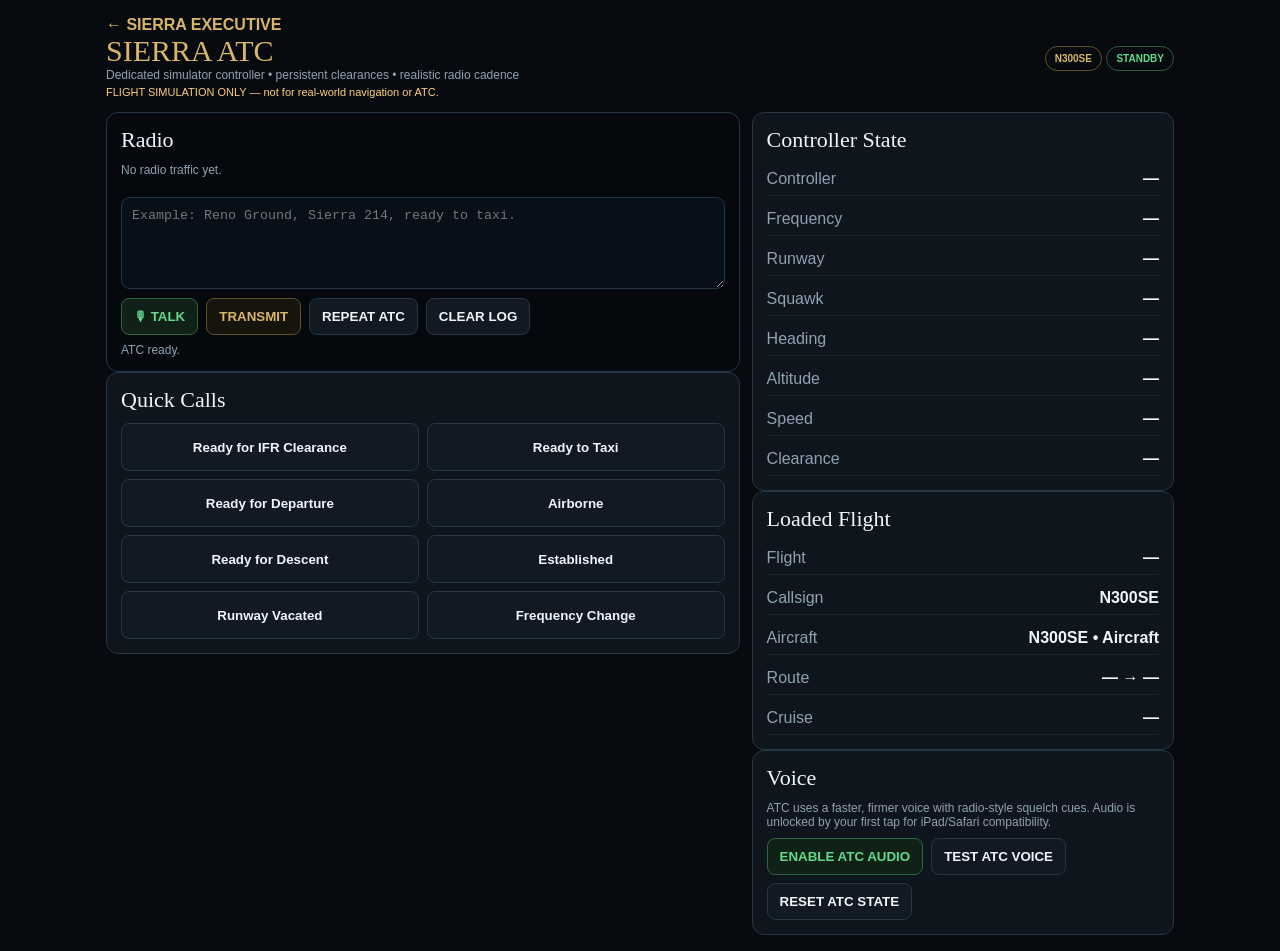
==== atc.html @ d131dc78 "Fix Sierra ATC audio playback on iPad and Safari" ====
<!doctype html>
<html lang="en">
<head>
<meta charset="utf-8">
<meta name="viewport" content="width=device-width,initial-scale=1,viewport-fit=cover">
<meta name="apple-mobile-web-app-capable" content="yes">
<meta name="theme-color" content="#070b10">
<title>Sierra ATC</title>
<style>
:root{--bg:#070b10;--panel:#0e151c;--line:#253645;--text:#eef6fb;--muted:#8ea2b2;--gold:#d9b667;--green:#62db8c}
*{box-sizing:border-box}body{margin:0;background:var(--bg);color:var(--text);font-family:-apple-system,BlinkMacSystemFont,"Segoe UI",sans-serif}
.wrap{max-width:1100px;margin:auto;padding:16px}.top{display:flex;justify-content:space-between;align-items:center;gap:10px}
.brand{font-family:Georgia,serif;font-size:30px;color:var(--gold)}.small{font-size:12px;color:var(--muted)}
.pill{border:1px solid var(--line);border-radius:999px;padding:6px 9px;font-size:10px;font-weight:800}.green{color:var(--green);border-color:#315b41}.gold{color:var(--gold);border-color:#5f5229}
.grid{display:grid;grid-template-columns:1.2fr .8fr;gap:12px;margin-top:14px}.card{background:var(--panel);border:1px solid var(--line);border-radius:12px;padding:14px}.title{font-family:Georgia,serif;font-size:22px;margin-bottom:10px}
.radio{background:#05090d;border:1px solid var(--line);border-radius:12px;padding:14px;min-height:260px;display:flex;flex-direction:column}.log{flex:1;overflow:auto;max-height:420px}.msg{padding:9px 0;border-bottom:1px solid #18232d;line-height:1.45}.msg b{color:var(--gold)}
textarea{width:100%;min-height:92px;background:#071018;color:var(--text);border:1px solid var(--line);border-radius:9px;padding:10px}
.toolbar{display:flex;gap:8px;flex-wrap:wrap;margin-top:9px}.btn{border:1px solid #5f5229;background:#17140d;color:var(--gold);padding:10px 12px;border-radius:8px;font-weight:800}.btn.secondary{background:#111922;border-color:var(--line);color:var(--text)}.btn.green{background:#102117;border-color:#2d6543;color:var(--green)}
.rows{display:grid;gap:7px}.row{display:flex;justify-content:space-between;gap:10px;border-bottom:1px solid #18232d;padding:7px 0}.row span{color:var(--muted)}.quick{display:grid;grid-template-columns:repeat(2,minmax(0,1fr));gap:8px}.quick button{min-height:48px}.statusline{margin-top:8px;color:var(--muted);font-size:12px}.mic.live{box-shadow:0 0 0 2px #62db8c inset}.back{color:var(--gold);text-decoration:none;font-weight:800}.warn{color:#ffcf7b;font-size:11px;margin-top:4px}
@media(max-width:800px){.grid{grid-template-columns:1fr}.quick{grid-template-columns:1fr 1fr}.brand{font-size:25px}}
</style>
</head>
<body>
<div class="wrap">
<div class="top"><div><a class="back" href="index.html">← SIERRA EXECUTIVE</a><div class="brand">SIERRA ATC</div><div class="small">Dedicated simulator controller • persistent clearances • realistic radio cadence</div><div class="warn">FLIGHT SIMULATION ONLY — not for real-world navigation or ATC.</div></div><div><span class="pill gold" id="aircraftPill">AIRCRAFT</span> <span class="pill green" id="phasePill">STANDBY</span></div></div>
<div class="grid">
<div>
<div class="card radio"><div class="title">Radio</div><div id="log" class="log"></div><textarea id="tx" placeholder="Example: Reno Ground, Sierra 214, ready to taxi."></textarea>
<div class="toolbar"><button class="btn green mic" id="micBtn" onclick="toggleMic()">🎙 TALK</button><button class="btn" onclick="sendTx()">TRANSMIT</button><button class="btn secondary" onclick="repeatLast()">REPEAT ATC</button><button class="btn secondary" onclick="clearLog()">CLEAR LOG</button></div>
<div id="status" class="statusline">ATC ready.</div></div>
<div class="card"><div class="title">Quick Calls</div><div class="quick">
<button class="btn secondary" onclick="quick('ready for IFR clearance')">Ready for IFR Clearance</button><button class="btn secondary" onclick="quick('ready to taxi')">Ready to Taxi</button>
<button class="btn secondary" onclick="quick('ready for departure')">Ready for Departure</button><button class="btn secondary" onclick="quick('airborne, passing 1,500')">Airborne</button>
<button class="btn secondary" onclick="quick('ready for descent')">Ready for Descent</button><button class="btn secondary" onclick="quick('established on the approach')">Established</button>
<button class="btn secondary" onclick="quick('runway vacated, ready to taxi to parking')">Runway Vacated</button><button class="btn secondary" onclick="quick('request frequency change')">Frequency Change</button>
</div></div></div>
<div>
<div class="card"><div class="title">Controller State</div><div class="rows">
<div class="row"><span>Controller</span><b id="controller">—</b></div><div class="row"><span>Frequency</span><b id="frequency">—</b></div><div class="row"><span>Runway</span><b id="runway">—</b></div><div class="row"><span>Squawk</span><b id="squawk">—</b></div><div class="row"><span>Heading</span><b id="heading">—</b></div><div class="row"><span>Altitude</span><b id="altitude">—</b></div><div class="row"><span>Speed</span><b id="speed">—</b></div><div class="row"><span>Clearance</span><b id="clearance">—</b></div>
</div></div>
<div class="card"><div class="title">Loaded Flight</div><div class="rows"><div class="row"><span>Flight</span><b id="flight">—</b></div><div class="row"><span>Callsign</span><b id="callsign">—</b></div><div class="row"><span>Aircraft</span><b id="aircraft">—</b></div><div class="row"><span>Route</span><b id="route">—</b></div><div class="row"><span>Cruise</span><b id="cruise">—</b></div></div></div>
<div class="card"><div class="title">Voice</div><div class="small">ATC uses a faster, firmer voice with radio-style squelch cues. Audio is unlocked by your first tap for iPad/Safari compatibility.</div><div class="toolbar"><button class="btn green" onclick="enableAudio()">ENABLE ATC AUDIO</button><button class="btn secondary" onclick="testVoice()">TEST ATC VOICE</button><button class="btn secondary" onclick="resetAtc()">RESET ATC STATE</button></div></div>
</div></div></div>
<script>
const $=id=>document.getElementById(id),field=id=>localStorage.getItem('p300_'+id)||'';
function load(){try{return JSON.parse(localStorage.getItem('sierra_phenom300_state')||'{}')||{}}catch{return {}}}
function save(s){localStorage.setItem('sierra_phenom300_state',JSON.stringify(s))}
function flightData(){const s=load(),a=s.activeAssignment||{},tail=s.activeAircraft||a.aircraft||s.selectedAircraft||'N300SE',fa=s.fleet?.[tail]||{};return{s,tail,fa,flight:field('flightId')||a.flight||'',callsign:field('callsign')||a.callsign||'',origin:(field('origin')||a.origin||'').toUpperCase(),destination:(field('destination')||a.dest||'').toUpperCase(),alternate:(field('alternate')||a.alternate||'').toUpperCase(),route:field('route')||s.simbrief?.route||'',cruise:field('cruiseLevel')||s.cruiseLevel||s.simbrief?.cruiseLevel||''}}
function atcState(){const s=load();s.atc=s.atc||{phase:'Standby',controller:'',frequency:'',runway:'',squawk:'',heading:'',altitude:'',speed:'',clearance:'',log:[]};save(s);return s.atc}
function render(){const f=flightData(),a=atcState();$('aircraftPill').textContent=(f.fa.type||f.tail).toUpperCase();$('phasePill').textContent=(a.phase||'STANDBY').toUpperCase();for(const k of ['controller','frequency','runway','squawk','heading','altitude','speed','clearance'])$(k).textContent=a[k]||'—';$('flight').textContent=f.flight||'—';$('callsign').textContent=f.callsign||f.flight||f.tail;$('aircraft').textContent=f.tail+' • '+(f.fa.type||'Aircraft');$('route').textContent=(f.origin||'—')+' → '+(f.destination||'—');$('cruise').textContent=f.cruise||'—';$('log').innerHTML=(a.log||[]).map(x=>'<div class="msg"><b>'+x.who+'</b> '+escapeHtml(x.text)+'</div>').join('')||'<div class="small">No radio traffic yet.</div>';$('log').scrollTop=$('log').scrollHeight}
function escapeHtml(s){return String(s).replace(/[&<>"']/g,m=>({'&':'&amp;','<':'&lt;','>':'&gt;','"':'&quot;',"'":'&#39;'}[m]))}
function push(who,text){const s=load();s.atc=s.atc||{};s.atc.log=Array.isArray(s.atc.log)?s.atc.log:[];s.atc.log.push({who,text,time:new Date().toISOString()});s.atc.log=s.atc.log.slice(-80);save(s);render()}
let audioCtx=null,audioUnlocked=false;
function unlockAudio(){try{const A=window.AudioContext||window.webkitAudioContext;if(A){audioCtx=audioCtx||new A();if(audioCtx.state==='suspended')audioCtx.resume();const o=audioCtx.createOscillator(),g=audioCtx.createGain();g.gain.value=0;o.connect(g);g.connect(audioCtx.destination);o.start();o.stop(audioCtx.currentTime+.01)}if(window.speechSynthesis){speechSynthesis.cancel();speechSynthesis.resume()}audioUnlocked=true;$('status').textContent='ATC audio enabled.';return true}catch(e){$('status').textContent='Audio unlock error: '+e.message;return false}}
function enableAudio(){unlockAudio();setTimeout(()=>speak('Sierra ATC audio check.'),50)}
function squelch(){try{if(!audioCtx)return;const o=audioCtx.createOscillator(),g=audioCtx.createGain();o.type='square';o.frequency.value=1050;g.gain.setValueAtTime(.03,audioCtx.currentTime);g.gain.exponentialRampToValueAtTime(.001,audioCtx.currentTime+.06);o.connect(g);g.connect(audioCtx.destination);o.start();o.stop(audioCtx.currentTime+.065)}catch{}}
function chooseVoice(){const vs=speechSynthesis.getVoices();return vs.find(v=>/en-US/i.test(v.lang)&&/Daniel|Alex|Tom|Aaron|Fred|Evan/i.test(v.name))||vs.find(v=>/en-US/i.test(v.lang))||null}
function speak(text){if(!text||!window.speechSynthesis)return;try{speechSynthesis.cancel();speechSynthesis.resume();squelch();const fire=()=>{const u=new SpeechSynthesisUtterance(text);const v=chooseVoice();if(v)u.voice=v;u.lang='en-US';u.rate=1.08;u.pitch=.88;u.volume=1;u.onstart=()=>{$('status').textContent='ATC speaking…'};u.onend=()=>{$('status').textContent='ATC ready.';squelch()};u.onerror=e=>{$('status').textContent='Voice error: '+(e.error||'playback failed')};speechSynthesis.speak(u)};if(speechSynthesis.getVoices().length)fire();else setTimeout(fire,250)}catch(e){$('status').textContent='Voice error: '+e.message}}
function buildState(){const f=flightData(),a=atcState();return{flight:f.flight,callsign:f.callsign||f.flight||f.tail,tail:f.tail,aircraft:f.fa.type||'',origin:f.origin,destination:f.destination,alternate:f.alternate,route:f.route,cruise:f.cruise,phase:a.phase,controller:a.controller,frequency:a.frequency,runway:a.runway,squawk:a.squawk,heading:a.heading,altitude:a.altitude,speed:a.speed,clearance:a.clearance}}
async function sendTx(){unlockAudio();const text=$('tx').value.trim();if(!text)return;$('tx').value='';push('YOU',text);$('status').textContent='Transmitting…';try{const r=await fetch('/api/atc',{method:'POST',headers:{'Content-Type':'application/json'},body:JSON.stringify({transmission:text,state:buildState()})}),j=await r.json();if(!r.ok||!j.ok)throw new Error(j.error||'ATC unavailable');const s=load();s.atc=s.atc||{};for(const k of ['controller','frequency','runway','squawk','heading','altitude','speed','clearance','phase'])if(j[k]!==undefined&&j[k]!==null&&String(j[k])!=='')s.atc[k]=String(j[k]);save(s);push('ATC',j.reply||'');speak(j.reply||'')}catch(e){$('status').textContent='ATC error: '+e.message;push('SYSTEM','ATC unavailable — '+e.message)}}
function quick(t){unlockAudio();const f=flightData(),cs=f.callsign||f.flight||f.tail;$('tx').value=cs+', '+t;sendTx()}
function repeatLast(){unlockAudio();const a=atcState(),x=[...(a.log||[])].reverse().find(x=>x.who==='ATC');if(x)speak(x.text)}
function clearLog(){const s=load();s.atc=s.atc||{};s.atc.log=[];save(s);render()}
function resetAtc(){const s=load();s.atc={phase:'Standby',controller:'',frequency:'',runway:'',squawk:'',heading:'',altitude:'',speed:'',clearance:'',log:[]};save(s);render()}
function testVoice(){unlockAudio();setTimeout(()=>speak('Sierra two one four, Reno Ground, runway one seven right, taxi via Alpha, Charlie, hold short runway one seven right.'),50)}
let rec=null,listening=false;
function toggleMic(){unlockAudio();const SR=window.SpeechRecognition||window.webkitSpeechRecognition;if(!SR){$('status').textContent='Voice recognition is not available in this browser. Type or use Quick Calls.';return}if(listening){rec.stop();return}rec=new SR();rec.lang='en-US';rec.interimResults=false;rec.continuous=false;rec.onstart=()=>{listening=true;$('micBtn').classList.add('live');$('micBtn').textContent='■ LISTENING';$('status').textContent='Listening…'};rec.onresult=e=>{$('tx').value=e.results[0][0].transcript};rec.onend=()=>{listening=false;$('micBtn').classList.remove('live');$('micBtn').textContent='🎙 TALK';if($('tx').value.trim())sendTx()};rec.onerror=e=>{$('status').textContent='Mic error: '+e.error};rec.start()}
window.addEventListener('pointerdown',()=>unlockAudio(),{once:true});if(window.speechSynthesis)speechSynthesis.onvoiceschanged=()=>{};render();
</script>
</body></html>
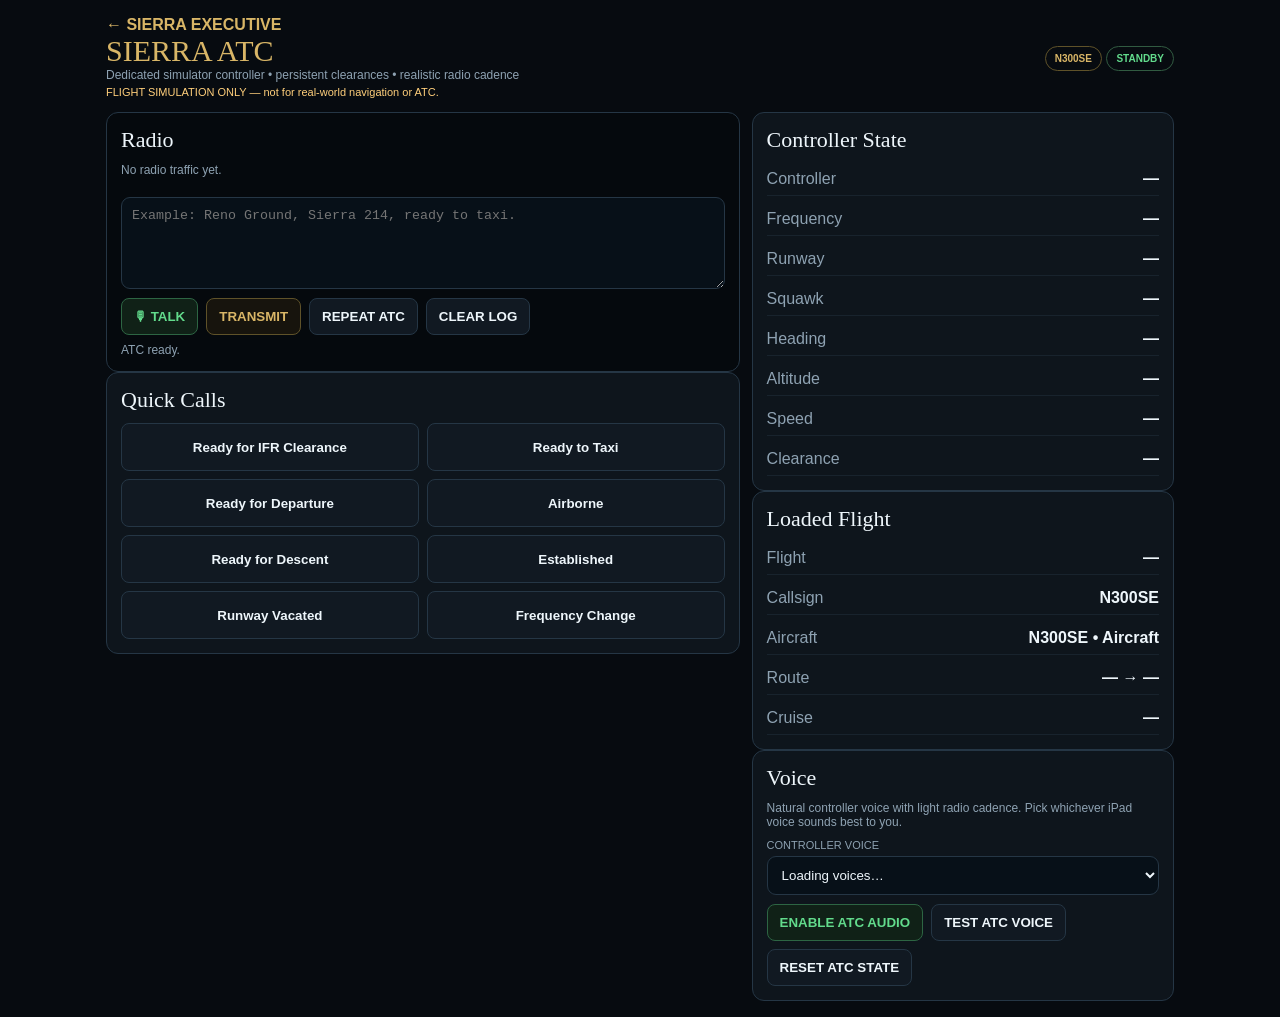
==== commit 7c3a5f6d: "Improve Sierra ATC voice quality and add voice selector" ====
--- a/atc.html
+++ b/atc.html
@@ -14,32 +14,23 @@
 .pill{border:1px solid var(--line);border-radius:999px;padding:6px 9px;font-size:10px;font-weight:800}.green{color:var(--green);border-color:#315b41}.gold{color:var(--gold);border-color:#5f5229}
 .grid{display:grid;grid-template-columns:1.2fr .8fr;gap:12px;margin-top:14px}.card{background:var(--panel);border:1px solid var(--line);border-radius:12px;padding:14px}.title{font-family:Georgia,serif;font-size:22px;margin-bottom:10px}
 .radio{background:#05090d;border:1px solid var(--line);border-radius:12px;padding:14px;min-height:260px;display:flex;flex-direction:column}.log{flex:1;overflow:auto;max-height:420px}.msg{padding:9px 0;border-bottom:1px solid #18232d;line-height:1.45}.msg b{color:var(--gold)}
-textarea{width:100%;min-height:92px;background:#071018;color:var(--text);border:1px solid var(--line);border-radius:9px;padding:10px}
+textarea,select{width:100%;background:#071018;color:var(--text);border:1px solid var(--line);border-radius:9px;padding:10px}textarea{min-height:92px}
 .toolbar{display:flex;gap:8px;flex-wrap:wrap;margin-top:9px}.btn{border:1px solid #5f5229;background:#17140d;color:var(--gold);padding:10px 12px;border-radius:8px;font-weight:800}.btn.secondary{background:#111922;border-color:var(--line);color:var(--text)}.btn.green{background:#102117;border-color:#2d6543;color:var(--green)}
-.rows{display:grid;gap:7px}.row{display:flex;justify-content:space-between;gap:10px;border-bottom:1px solid #18232d;padding:7px 0}.row span{color:var(--muted)}.quick{display:grid;grid-template-columns:repeat(2,minmax(0,1fr));gap:8px}.quick button{min-height:48px}.statusline{margin-top:8px;color:var(--muted);font-size:12px}.mic.live{box-shadow:0 0 0 2px #62db8c inset}.back{color:var(--gold);text-decoration:none;font-weight:800}.warn{color:#ffcf7b;font-size:11px;margin-top:4px}
+.rows{display:grid;gap:7px}.row{display:flex;justify-content:space-between;gap:10px;border-bottom:1px solid #18232d;padding:7px 0}.row span{color:var(--muted)}.quick{display:grid;grid-template-columns:repeat(2,minmax(0,1fr));gap:8px}.quick button{min-height:48px}.statusline{margin-top:8px;color:var(--muted);font-size:12px}.mic.live{box-shadow:0 0 0 2px #62db8c inset}.back{color:var(--gold);text-decoration:none;font-weight:800}.warn{color:#ffcf7b;font-size:11px;margin-top:4px}.voicepick{margin-top:10px}.voicepick label{display:block;color:var(--muted);font-size:11px;margin-bottom:5px}
 @media(max-width:800px){.grid{grid-template-columns:1fr}.quick{grid-template-columns:1fr 1fr}.brand{font-size:25px}}
 </style>
 </head>
 <body>
 <div class="wrap">
 <div class="top"><div><a class="back" href="index.html">← SIERRA EXECUTIVE</a><div class="brand">SIERRA ATC</div><div class="small">Dedicated simulator controller • persistent clearances • realistic radio cadence</div><div class="warn">FLIGHT SIMULATION ONLY — not for real-world navigation or ATC.</div></div><div><span class="pill gold" id="aircraftPill">AIRCRAFT</span> <span class="pill green" id="phasePill">STANDBY</span></div></div>
-<div class="grid">
+<div class="grid"><div>
+<div class="card radio"><div class="title">Radio</div><div id="log" class="log"></div><textarea id="tx" placeholder="Example: Reno Ground, Sierra 214, ready to taxi."></textarea>
+<div class="toolbar"><button class="btn green mic" id="micBtn" onclick="toggleMic()">🎙 TALK</button><button class="btn" onclick="sendTx()">TRANSMIT</button><button class="btn secondary" onclick="repeatLast()">REPEAT ATC</button><button class="btn secondary" onclick="clearLog()">CLEAR LOG</button></div><div id="status" class="statusline">ATC ready.</div></div>
+<div class="card"><div class="title">Quick Calls</div><div class="quick"><button class="btn secondary" onclick="quick('ready for IFR clearance')">Ready for IFR Clearance</button><button class="btn secondary" onclick="quick('ready to taxi')">Ready to Taxi</button><button class="btn secondary" onclick="quick('ready for departure')">Ready for Departure</button><button class="btn secondary" onclick="quick('airborne, passing 1,500')">Airborne</button><button class="btn secondary" onclick="quick('ready for descent')">Ready for Descent</button><button class="btn secondary" onclick="quick('established on the approach')">Established</button><button class="btn secondary" onclick="quick('runway vacated, ready to taxi to parking')">Runway Vacated</button><button class="btn secondary" onclick="quick('request frequency change')">Frequency Change</button></div></div></div>
 <div>
-<div class="card radio"><div class="title">Radio</div><div id="log" class="log"></div><textarea id="tx" placeholder="Example: Reno Ground, Sierra 214, ready to taxi."></textarea>
-<div class="toolbar"><button class="btn green mic" id="micBtn" onclick="toggleMic()">🎙 TALK</button><button class="btn" onclick="sendTx()">TRANSMIT</button><button class="btn secondary" onclick="repeatLast()">REPEAT ATC</button><button class="btn secondary" onclick="clearLog()">CLEAR LOG</button></div>
-<div id="status" class="statusline">ATC ready.</div></div>
-<div class="card"><div class="title">Quick Calls</div><div class="quick">
-<button class="btn secondary" onclick="quick('ready for IFR clearance')">Ready for IFR Clearance</button><button class="btn secondary" onclick="quick('ready to taxi')">Ready to Taxi</button>
-<button class="btn secondary" onclick="quick('ready for departure')">Ready for Departure</button><button class="btn secondary" onclick="quick('airborne, passing 1,500')">Airborne</button>
-<button class="btn secondary" onclick="quick('ready for descent')">Ready for Descent</button><button class="btn secondary" onclick="quick('established on the approach')">Established</button>
-<button class="btn secondary" onclick="quick('runway vacated, ready to taxi to parking')">Runway Vacated</button><button class="btn secondary" onclick="quick('request frequency change')">Frequency Change</button>
-</div></div></div>
-<div>
-<div class="card"><div class="title">Controller State</div><div class="rows">
-<div class="row"><span>Controller</span><b id="controller">—</b></div><div class="row"><span>Frequency</span><b id="frequency">—</b></div><div class="row"><span>Runway</span><b id="runway">—</b></div><div class="row"><span>Squawk</span><b id="squawk">—</b></div><div class="row"><span>Heading</span><b id="heading">—</b></div><div class="row"><span>Altitude</span><b id="altitude">—</b></div><div class="row"><span>Speed</span><b id="speed">—</b></div><div class="row"><span>Clearance</span><b id="clearance">—</b></div>
-</div></div>
+<div class="card"><div class="title">Controller State</div><div class="rows"><div class="row"><span>Controller</span><b id="controller">—</b></div><div class="row"><span>Frequency</span><b id="frequency">—</b></div><div class="row"><span>Runway</span><b id="runway">—</b></div><div class="row"><span>Squawk</span><b id="squawk">—</b></div><div class="row"><span>Heading</span><b id="heading">—</b></div><div class="row"><span>Altitude</span><b id="altitude">—</b></div><div class="row"><span>Speed</span><b id="speed">—</b></div><div class="row"><span>Clearance</span><b id="clearance">—</b></div></div></div>
 <div class="card"><div class="title">Loaded Flight</div><div class="rows"><div class="row"><span>Flight</span><b id="flight">—</b></div><div class="row"><span>Callsign</span><b id="callsign">—</b></div><div class="row"><span>Aircraft</span><b id="aircraft">—</b></div><div class="row"><span>Route</span><b id="route">—</b></div><div class="row"><span>Cruise</span><b id="cruise">—</b></div></div></div>
-<div class="card"><div class="title">Voice</div><div class="small">ATC uses a faster, firmer voice with radio-style squelch cues. Audio is unlocked by your first tap for iPad/Safari compatibility.</div><div class="toolbar"><button class="btn green" onclick="enableAudio()">ENABLE ATC AUDIO</button><button class="btn secondary" onclick="testVoice()">TEST ATC VOICE</button><button class="btn secondary" onclick="resetAtc()">RESET ATC STATE</button></div></div>
+<div class="card"><div class="title">Voice</div><div class="small">Natural controller voice with light radio cadence. Pick whichever iPad voice sounds best to you.</div><div class="voicepick"><label for="voiceSelect">CONTROLLER VOICE</label><select id="voiceSelect" onchange="saveVoiceChoice()"><option>Loading voices…</option></select></div><div class="toolbar"><button class="btn green" onclick="enableAudio()">ENABLE ATC AUDIO</button><button class="btn secondary" onclick="testVoice()">TEST ATC VOICE</button><button class="btn secondary" onclick="resetAtc()">RESET ATC STATE</button></div></div>
 </div></div></div>
 <script>
 const $=id=>document.getElementById(id),field=id=>localStorage.getItem('p300_'+id)||'';
@@ -50,12 +41,15 @@
 function render(){const f=flightData(),a=atcState();$('aircraftPill').textContent=(f.fa.type||f.tail).toUpperCase();$('phasePill').textContent=(a.phase||'STANDBY').toUpperCase();for(const k of ['controller','frequency','runway','squawk','heading','altitude','speed','clearance'])$(k).textContent=a[k]||'—';$('flight').textContent=f.flight||'—';$('callsign').textContent=f.callsign||f.flight||f.tail;$('aircraft').textContent=f.tail+' • '+(f.fa.type||'Aircraft');$('route').textContent=(f.origin||'—')+' → '+(f.destination||'—');$('cruise').textContent=f.cruise||'—';$('log').innerHTML=(a.log||[]).map(x=>'<div class="msg"><b>'+x.who+'</b> '+escapeHtml(x.text)+'</div>').join('')||'<div class="small">No radio traffic yet.</div>';$('log').scrollTop=$('log').scrollHeight}
 function escapeHtml(s){return String(s).replace(/[&<>"']/g,m=>({'&':'&amp;','<':'&lt;','>':'&gt;','"':'&quot;',"'":'&#39;'}[m]))}
 function push(who,text){const s=load();s.atc=s.atc||{};s.atc.log=Array.isArray(s.atc.log)?s.atc.log:[];s.atc.log.push({who,text,time:new Date().toISOString()});s.atc.log=s.atc.log.slice(-80);save(s);render()}
-let audioCtx=null,audioUnlocked=false;
-function unlockAudio(){try{const A=window.AudioContext||window.webkitAudioContext;if(A){audioCtx=audioCtx||new A();if(audioCtx.state==='suspended')audioCtx.resume();const o=audioCtx.createOscillator(),g=audioCtx.createGain();g.gain.value=0;o.connect(g);g.connect(audioCtx.destination);o.start();o.stop(audioCtx.currentTime+.01)}if(window.speechSynthesis){speechSynthesis.cancel();speechSynthesis.resume()}audioUnlocked=true;$('status').textContent='ATC audio enabled.';return true}catch(e){$('status').textContent='Audio unlock error: '+e.message;return false}}
+let audioCtx=null;
+function unlockAudio(){try{const A=window.AudioContext||window.webkitAudioContext;if(A){audioCtx=audioCtx||new A();if(audioCtx.state==='suspended')audioCtx.resume();const o=audioCtx.createOscillator(),g=audioCtx.createGain();g.gain.value=0;o.connect(g);g.connect(audioCtx.destination);o.start();o.stop(audioCtx.currentTime+.01)}if(window.speechSynthesis){speechSynthesis.cancel();speechSynthesis.resume()}$('status').textContent='ATC audio enabled.';return true}catch(e){$('status').textContent='Audio unlock error: '+e.message;return false}}
 function enableAudio(){unlockAudio();setTimeout(()=>speak('Sierra ATC audio check.'),50)}
-function squelch(){try{if(!audioCtx)return;const o=audioCtx.createOscillator(),g=audioCtx.createGain();o.type='square';o.frequency.value=1050;g.gain.setValueAtTime(.03,audioCtx.currentTime);g.gain.exponentialRampToValueAtTime(.001,audioCtx.currentTime+.06);o.connect(g);g.connect(audioCtx.destination);o.start();o.stop(audioCtx.currentTime+.065)}catch{}}
-function chooseVoice(){const vs=speechSynthesis.getVoices();return vs.find(v=>/en-US/i.test(v.lang)&&/Daniel|Alex|Tom|Aaron|Fred|Evan/i.test(v.name))||vs.find(v=>/en-US/i.test(v.lang))||null}
-function speak(text){if(!text||!window.speechSynthesis)return;try{speechSynthesis.cancel();speechSynthesis.resume();squelch();const fire=()=>{const u=new SpeechSynthesisUtterance(text);const v=chooseVoice();if(v)u.voice=v;u.lang='en-US';u.rate=1.08;u.pitch=.88;u.volume=1;u.onstart=()=>{$('status').textContent='ATC speaking…'};u.onend=()=>{$('status').textContent='ATC ready.';squelch()};u.onerror=e=>{$('status').textContent='Voice error: '+(e.error||'playback failed')};speechSynthesis.speak(u)};if(speechSynthesis.getVoices().length)fire();else setTimeout(fire,250)}catch(e){$('status').textContent='Voice error: '+e.message}}
+function squelch(){try{if(!audioCtx)return;const o=audioCtx.createOscillator(),g=audioCtx.createGain();o.type='square';o.frequency.value=900;g.gain.setValueAtTime(.018,audioCtx.currentTime);g.gain.exponentialRampToValueAtTime(.001,audioCtx.currentTime+.045);o.connect(g);g.connect(audioCtx.destination);o.start();o.stop(audioCtx.currentTime+.05)}catch{}}
+function englishVoices(){return (window.speechSynthesis?speechSynthesis.getVoices():[]).filter(v=>/^en[-_]/i.test(v.lang||''))}
+function populateVoices(){if(!$('voiceSelect')||!window.speechSynthesis)return;const vs=englishVoices();if(!vs.length)return;const saved=localStorage.getItem('sierra_atc_voice')||'';$('voiceSelect').innerHTML='';vs.forEach(v=>{const o=document.createElement('option');o.value=v.name;o.textContent=v.name+' ('+v.lang+')';$('voiceSelect').appendChild(o)});const preferred=vs.find(v=>v.name===saved)||vs.find(v=>/Alex/i.test(v.name))||vs.find(v=>/Evan|Nathan|Aaron|Tom|Daniel/i.test(v.name))||vs.find(v=>/Samantha/i.test(v.name))||vs[0];if(preferred)$('voiceSelect').value=preferred.name}
+function saveVoiceChoice(){localStorage.setItem('sierra_atc_voice',$('voiceSelect').value);testVoice()}
+function chooseVoice(){const vs=englishVoices(),saved=localStorage.getItem('sierra_atc_voice')||$('voiceSelect')?.value||'';return vs.find(v=>v.name===saved)||vs.find(v=>/Alex/i.test(v.name))||vs.find(v=>/Evan|Nathan|Aaron|Tom|Daniel/i.test(v.name))||vs[0]||null}
+function speak(text){if(!text||!window.speechSynthesis)return;try{speechSynthesis.cancel();speechSynthesis.resume();squelch();const fire=()=>{const u=new SpeechSynthesisUtterance(text);const v=chooseVoice();if(v)u.voice=v;u.lang=v?.lang||'en-US';u.rate=1.02;u.pitch=.98;u.volume=1;u.onstart=()=>{$('status').textContent='ATC speaking…'};u.onend=()=>{$('status').textContent='ATC ready.';squelch()};u.onerror=e=>{$('status').textContent='Voice error: '+(e.error||'playback failed')};speechSynthesis.speak(u)};if(speechSynthesis.getVoices().length)fire();else setTimeout(fire,250)}catch(e){$('status').textContent='Voice error: '+e.message}}
 function buildState(){const f=flightData(),a=atcState();return{flight:f.flight,callsign:f.callsign||f.flight||f.tail,tail:f.tail,aircraft:f.fa.type||'',origin:f.origin,destination:f.destination,alternate:f.alternate,route:f.route,cruise:f.cruise,phase:a.phase,controller:a.controller,frequency:a.frequency,runway:a.runway,squawk:a.squawk,heading:a.heading,altitude:a.altitude,speed:a.speed,clearance:a.clearance}}
 async function sendTx(){unlockAudio();const text=$('tx').value.trim();if(!text)return;$('tx').value='';push('YOU',text);$('status').textContent='Transmitting…';try{const r=await fetch('/api/atc',{method:'POST',headers:{'Content-Type':'application/json'},body:JSON.stringify({transmission:text,state:buildState()})}),j=await r.json();if(!r.ok||!j.ok)throw new Error(j.error||'ATC unavailable');const s=load();s.atc=s.atc||{};for(const k of ['controller','frequency','runway','squawk','heading','altitude','speed','clearance','phase'])if(j[k]!==undefined&&j[k]!==null&&String(j[k])!=='')s.atc[k]=String(j[k]);save(s);push('ATC',j.reply||'');speak(j.reply||'')}catch(e){$('status').textContent='ATC error: '+e.message;push('SYSTEM','ATC unavailable — '+e.message)}}
 function quick(t){unlockAudio();const f=flightData(),cs=f.callsign||f.flight||f.tail;$('tx').value=cs+', '+t;sendTx()}
@@ -65,6 +59,6 @@
 function testVoice(){unlockAudio();setTimeout(()=>speak('Sierra two one four, Reno Ground, runway one seven right, taxi via Alpha, Charlie, hold short runway one seven right.'),50)}
 let rec=null,listening=false;
 function toggleMic(){unlockAudio();const SR=window.SpeechRecognition||window.webkitSpeechRecognition;if(!SR){$('status').textContent='Voice recognition is not available in this browser. Type or use Quick Calls.';return}if(listening){rec.stop();return}rec=new SR();rec.lang='en-US';rec.interimResults=false;rec.continuous=false;rec.onstart=()=>{listening=true;$('micBtn').classList.add('live');$('micBtn').textContent='■ LISTENING';$('status').textContent='Listening…'};rec.onresult=e=>{$('tx').value=e.results[0][0].transcript};rec.onend=()=>{listening=false;$('micBtn').classList.remove('live');$('micBtn').textContent='🎙 TALK';if($('tx').value.trim())sendTx()};rec.onerror=e=>{$('status').textContent='Mic error: '+e.error};rec.start()}
-window.addEventListener('pointerdown',()=>unlockAudio(),{once:true});if(window.speechSynthesis)speechSynthesis.onvoiceschanged=()=>{};render();
+window.addEventListener('pointerdown',()=>unlockAudio(),{once:true});if(window.speechSynthesis){speechSynthesis.onvoiceschanged=populateVoices;setTimeout(populateVoices,100)}render();
 </script>
 </body></html>
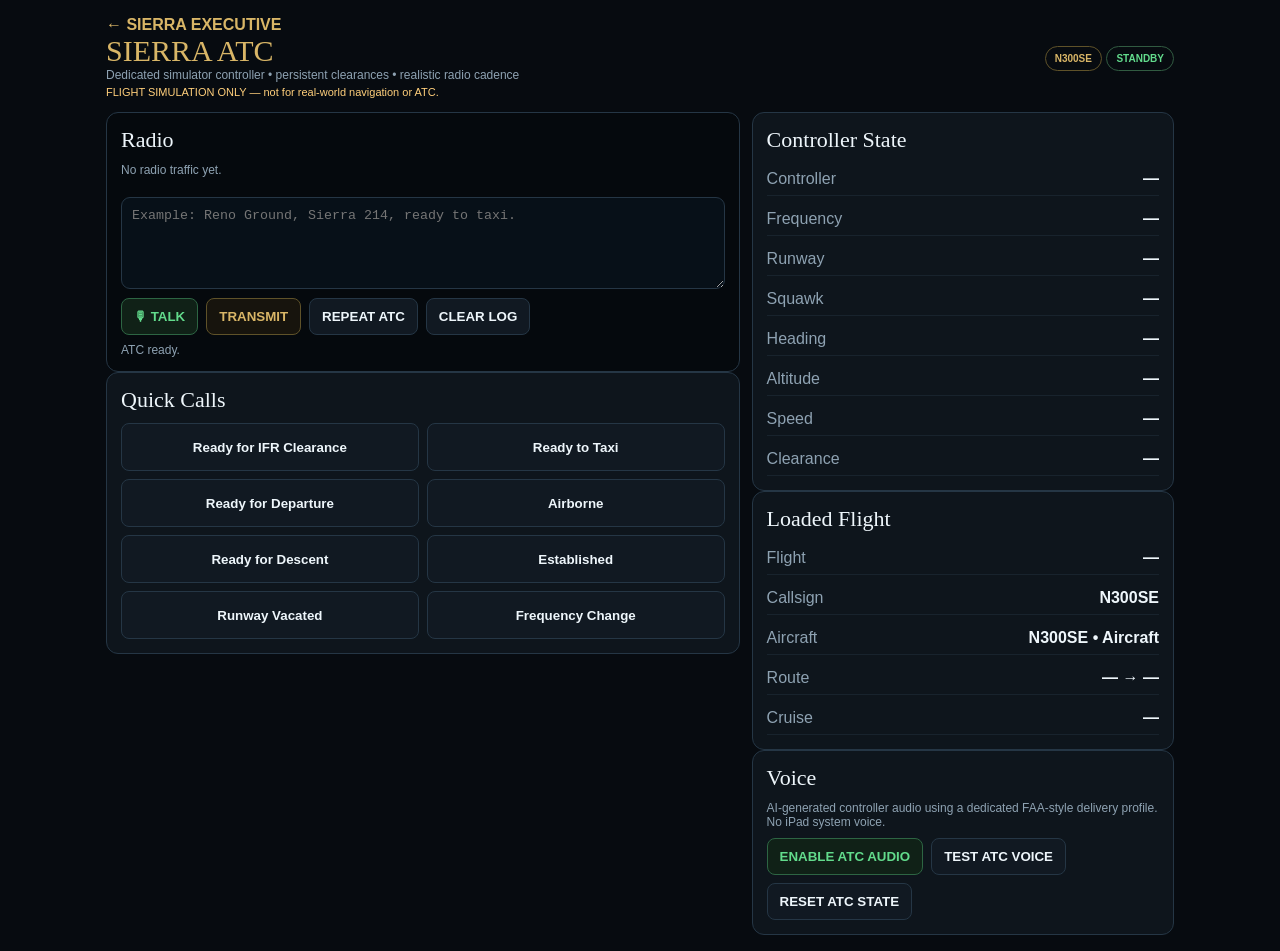
==== commit 13196715: "Replace iPad speech with realistic OpenAI ATC audio" ====
--- a/atc.html
+++ b/atc.html
@@ -14,9 +14,9 @@
 .pill{border:1px solid var(--line);border-radius:999px;padding:6px 9px;font-size:10px;font-weight:800}.green{color:var(--green);border-color:#315b41}.gold{color:var(--gold);border-color:#5f5229}
 .grid{display:grid;grid-template-columns:1.2fr .8fr;gap:12px;margin-top:14px}.card{background:var(--panel);border:1px solid var(--line);border-radius:12px;padding:14px}.title{font-family:Georgia,serif;font-size:22px;margin-bottom:10px}
 .radio{background:#05090d;border:1px solid var(--line);border-radius:12px;padding:14px;min-height:260px;display:flex;flex-direction:column}.log{flex:1;overflow:auto;max-height:420px}.msg{padding:9px 0;border-bottom:1px solid #18232d;line-height:1.45}.msg b{color:var(--gold)}
-textarea,select{width:100%;background:#071018;color:var(--text);border:1px solid var(--line);border-radius:9px;padding:10px}textarea{min-height:92px}
+textarea{width:100%;min-height:92px;background:#071018;color:var(--text);border:1px solid var(--line);border-radius:9px;padding:10px}
 .toolbar{display:flex;gap:8px;flex-wrap:wrap;margin-top:9px}.btn{border:1px solid #5f5229;background:#17140d;color:var(--gold);padding:10px 12px;border-radius:8px;font-weight:800}.btn.secondary{background:#111922;border-color:var(--line);color:var(--text)}.btn.green{background:#102117;border-color:#2d6543;color:var(--green)}
-.rows{display:grid;gap:7px}.row{display:flex;justify-content:space-between;gap:10px;border-bottom:1px solid #18232d;padding:7px 0}.row span{color:var(--muted)}.quick{display:grid;grid-template-columns:repeat(2,minmax(0,1fr));gap:8px}.quick button{min-height:48px}.statusline{margin-top:8px;color:var(--muted);font-size:12px}.mic.live{box-shadow:0 0 0 2px #62db8c inset}.back{color:var(--gold);text-decoration:none;font-weight:800}.warn{color:#ffcf7b;font-size:11px;margin-top:4px}.voicepick{margin-top:10px}.voicepick label{display:block;color:var(--muted);font-size:11px;margin-bottom:5px}
+.rows{display:grid;gap:7px}.row{display:flex;justify-content:space-between;gap:10px;border-bottom:1px solid #18232d;padding:7px 0}.row span{color:var(--muted)}.quick{display:grid;grid-template-columns:repeat(2,minmax(0,1fr));gap:8px}.quick button{min-height:48px}.statusline{margin-top:8px;color:var(--muted);font-size:12px}.mic.live{box-shadow:0 0 0 2px #62db8c inset}.back{color:var(--gold);text-decoration:none;font-weight:800}.warn{color:#ffcf7b;font-size:11px;margin-top:4px}
 @media(max-width:800px){.grid{grid-template-columns:1fr}.quick{grid-template-columns:1fr 1fr}.brand{font-size:25px}}
 </style>
 </head>
@@ -30,7 +30,7 @@
 <div>
 <div class="card"><div class="title">Controller State</div><div class="rows"><div class="row"><span>Controller</span><b id="controller">—</b></div><div class="row"><span>Frequency</span><b id="frequency">—</b></div><div class="row"><span>Runway</span><b id="runway">—</b></div><div class="row"><span>Squawk</span><b id="squawk">—</b></div><div class="row"><span>Heading</span><b id="heading">—</b></div><div class="row"><span>Altitude</span><b id="altitude">—</b></div><div class="row"><span>Speed</span><b id="speed">—</b></div><div class="row"><span>Clearance</span><b id="clearance">—</b></div></div></div>
 <div class="card"><div class="title">Loaded Flight</div><div class="rows"><div class="row"><span>Flight</span><b id="flight">—</b></div><div class="row"><span>Callsign</span><b id="callsign">—</b></div><div class="row"><span>Aircraft</span><b id="aircraft">—</b></div><div class="row"><span>Route</span><b id="route">—</b></div><div class="row"><span>Cruise</span><b id="cruise">—</b></div></div></div>
-<div class="card"><div class="title">Voice</div><div class="small">Natural controller voice with light radio cadence. Pick whichever iPad voice sounds best to you.</div><div class="voicepick"><label for="voiceSelect">CONTROLLER VOICE</label><select id="voiceSelect" onchange="saveVoiceChoice()"><option>Loading voices…</option></select></div><div class="toolbar"><button class="btn green" onclick="enableAudio()">ENABLE ATC AUDIO</button><button class="btn secondary" onclick="testVoice()">TEST ATC VOICE</button><button class="btn secondary" onclick="resetAtc()">RESET ATC STATE</button></div></div>
+<div class="card"><div class="title">Voice</div><div class="small">AI-generated controller audio using a dedicated FAA-style delivery profile. No iPad system voice.</div><div class="toolbar"><button class="btn green" onclick="enableAudio()">ENABLE ATC AUDIO</button><button class="btn secondary" onclick="testVoice()">TEST ATC VOICE</button><button class="btn secondary" onclick="resetAtc()">RESET ATC STATE</button></div></div>
 </div></div></div>
 <script>
 const $=id=>document.getElementById(id),field=id=>localStorage.getItem('p300_'+id)||'';
@@ -41,15 +41,11 @@
 function render(){const f=flightData(),a=atcState();$('aircraftPill').textContent=(f.fa.type||f.tail).toUpperCase();$('phasePill').textContent=(a.phase||'STANDBY').toUpperCase();for(const k of ['controller','frequency','runway','squawk','heading','altitude','speed','clearance'])$(k).textContent=a[k]||'—';$('flight').textContent=f.flight||'—';$('callsign').textContent=f.callsign||f.flight||f.tail;$('aircraft').textContent=f.tail+' • '+(f.fa.type||'Aircraft');$('route').textContent=(f.origin||'—')+' → '+(f.destination||'—');$('cruise').textContent=f.cruise||'—';$('log').innerHTML=(a.log||[]).map(x=>'<div class="msg"><b>'+x.who+'</b> '+escapeHtml(x.text)+'</div>').join('')||'<div class="small">No radio traffic yet.</div>';$('log').scrollTop=$('log').scrollHeight}
 function escapeHtml(s){return String(s).replace(/[&<>"']/g,m=>({'&':'&amp;','<':'&lt;','>':'&gt;','"':'&quot;',"'":'&#39;'}[m]))}
 function push(who,text){const s=load();s.atc=s.atc||{};s.atc.log=Array.isArray(s.atc.log)?s.atc.log:[];s.atc.log.push({who,text,time:new Date().toISOString()});s.atc.log=s.atc.log.slice(-80);save(s);render()}
-let audioCtx=null;
-function unlockAudio(){try{const A=window.AudioContext||window.webkitAudioContext;if(A){audioCtx=audioCtx||new A();if(audioCtx.state==='suspended')audioCtx.resume();const o=audioCtx.createOscillator(),g=audioCtx.createGain();g.gain.value=0;o.connect(g);g.connect(audioCtx.destination);o.start();o.stop(audioCtx.currentTime+.01)}if(window.speechSynthesis){speechSynthesis.cancel();speechSynthesis.resume()}$('status').textContent='ATC audio enabled.';return true}catch(e){$('status').textContent='Audio unlock error: '+e.message;return false}}
+let audioCtx=null,currentAudio=null;
+function unlockAudio(){try{const A=window.AudioContext||window.webkitAudioContext;if(A){audioCtx=audioCtx||new A();if(audioCtx.state==='suspended')audioCtx.resume();const o=audioCtx.createOscillator(),g=audioCtx.createGain();g.gain.value=0;o.connect(g);g.connect(audioCtx.destination);o.start();o.stop(audioCtx.currentTime+.01)}$('status').textContent='ATC audio enabled.';return true}catch(e){$('status').textContent='Audio unlock error: '+e.message;return false}}
 function enableAudio(){unlockAudio();setTimeout(()=>speak('Sierra ATC audio check.'),50)}
-function squelch(){try{if(!audioCtx)return;const o=audioCtx.createOscillator(),g=audioCtx.createGain();o.type='square';o.frequency.value=900;g.gain.setValueAtTime(.018,audioCtx.currentTime);g.gain.exponentialRampToValueAtTime(.001,audioCtx.currentTime+.045);o.connect(g);g.connect(audioCtx.destination);o.start();o.stop(audioCtx.currentTime+.05)}catch{}}
-function englishVoices(){return (window.speechSynthesis?speechSynthesis.getVoices():[]).filter(v=>/^en[-_]/i.test(v.lang||''))}
-function populateVoices(){if(!$('voiceSelect')||!window.speechSynthesis)return;const vs=englishVoices();if(!vs.length)return;const saved=localStorage.getItem('sierra_atc_voice')||'';$('voiceSelect').innerHTML='';vs.forEach(v=>{const o=document.createElement('option');o.value=v.name;o.textContent=v.name+' ('+v.lang+')';$('voiceSelect').appendChild(o)});const preferred=vs.find(v=>v.name===saved)||vs.find(v=>/Alex/i.test(v.name))||vs.find(v=>/Evan|Nathan|Aaron|Tom|Daniel/i.test(v.name))||vs.find(v=>/Samantha/i.test(v.name))||vs[0];if(preferred)$('voiceSelect').value=preferred.name}
-function saveVoiceChoice(){localStorage.setItem('sierra_atc_voice',$('voiceSelect').value);testVoice()}
-function chooseVoice(){const vs=englishVoices(),saved=localStorage.getItem('sierra_atc_voice')||$('voiceSelect')?.value||'';return vs.find(v=>v.name===saved)||vs.find(v=>/Alex/i.test(v.name))||vs.find(v=>/Evan|Nathan|Aaron|Tom|Daniel/i.test(v.name))||vs[0]||null}
-function speak(text){if(!text||!window.speechSynthesis)return;try{speechSynthesis.cancel();speechSynthesis.resume();squelch();const fire=()=>{const u=new SpeechSynthesisUtterance(text);const v=chooseVoice();if(v)u.voice=v;u.lang=v?.lang||'en-US';u.rate=1.02;u.pitch=.98;u.volume=1;u.onstart=()=>{$('status').textContent='ATC speaking…'};u.onend=()=>{$('status').textContent='ATC ready.';squelch()};u.onerror=e=>{$('status').textContent='Voice error: '+(e.error||'playback failed')};speechSynthesis.speak(u)};if(speechSynthesis.getVoices().length)fire();else setTimeout(fire,250)}catch(e){$('status').textContent='Voice error: '+e.message}}
+function squelch(){try{if(!audioCtx)return;const o=audioCtx.createOscillator(),g=audioCtx.createGain();o.type='square';o.frequency.value=950;g.gain.setValueAtTime(.018,audioCtx.currentTime);g.gain.exponentialRampToValueAtTime(.001,audioCtx.currentTime+.045);o.connect(g);g.connect(audioCtx.destination);o.start();o.stop(audioCtx.currentTime+.05)}catch{}}
+async function speak(text){if(!text)return;try{unlockAudio();$('status').textContent='Generating ATC voice…';const r=await fetch('/api/atc-voice',{method:'POST',headers:{'Content-Type':'application/json'},body:JSON.stringify({text})}),j=await r.json();if(!r.ok||!j.ok)throw new Error(j.error||'Voice unavailable');const bin=atob(j.audio),bytes=new Uint8Array(bin.length);for(let i=0;i<bin.length;i++)bytes[i]=bin.charCodeAt(i);const blob=new Blob([bytes],{type:j.mime||'audio/mpeg'}),url=URL.createObjectURL(blob);if(currentAudio){try{currentAudio.pause()}catch{}}currentAudio=new Audio(url);currentAudio.preload='auto';currentAudio.onplay=()=>{$('status').textContent='ATC speaking…';squelch()};currentAudio.onended=()=>{$('status').textContent='ATC ready.';squelch();URL.revokeObjectURL(url)};currentAudio.onerror=()=>{$('status').textContent='Voice playback error.';URL.revokeObjectURL(url)};await currentAudio.play()}catch(e){$('status').textContent='Voice error: '+e.message}}
 function buildState(){const f=flightData(),a=atcState();return{flight:f.flight,callsign:f.callsign||f.flight||f.tail,tail:f.tail,aircraft:f.fa.type||'',origin:f.origin,destination:f.destination,alternate:f.alternate,route:f.route,cruise:f.cruise,phase:a.phase,controller:a.controller,frequency:a.frequency,runway:a.runway,squawk:a.squawk,heading:a.heading,altitude:a.altitude,speed:a.speed,clearance:a.clearance}}
 async function sendTx(){unlockAudio();const text=$('tx').value.trim();if(!text)return;$('tx').value='';push('YOU',text);$('status').textContent='Transmitting…';try{const r=await fetch('/api/atc',{method:'POST',headers:{'Content-Type':'application/json'},body:JSON.stringify({transmission:text,state:buildState()})}),j=await r.json();if(!r.ok||!j.ok)throw new Error(j.error||'ATC unavailable');const s=load();s.atc=s.atc||{};for(const k of ['controller','frequency','runway','squawk','heading','altitude','speed','clearance','phase'])if(j[k]!==undefined&&j[k]!==null&&String(j[k])!=='')s.atc[k]=String(j[k]);save(s);push('ATC',j.reply||'');speak(j.reply||'')}catch(e){$('status').textContent='ATC error: '+e.message;push('SYSTEM','ATC unavailable — '+e.message)}}
 function quick(t){unlockAudio();const f=flightData(),cs=f.callsign||f.flight||f.tail;$('tx').value=cs+', '+t;sendTx()}
@@ -59,6 +55,6 @@
 function testVoice(){unlockAudio();setTimeout(()=>speak('Sierra two one four, Reno Ground, runway one seven right, taxi via Alpha, Charlie, hold short runway one seven right.'),50)}
 let rec=null,listening=false;
 function toggleMic(){unlockAudio();const SR=window.SpeechRecognition||window.webkitSpeechRecognition;if(!SR){$('status').textContent='Voice recognition is not available in this browser. Type or use Quick Calls.';return}if(listening){rec.stop();return}rec=new SR();rec.lang='en-US';rec.interimResults=false;rec.continuous=false;rec.onstart=()=>{listening=true;$('micBtn').classList.add('live');$('micBtn').textContent='■ LISTENING';$('status').textContent='Listening…'};rec.onresult=e=>{$('tx').value=e.results[0][0].transcript};rec.onend=()=>{listening=false;$('micBtn').classList.remove('live');$('micBtn').textContent='🎙 TALK';if($('tx').value.trim())sendTx()};rec.onerror=e=>{$('status').textContent='Mic error: '+e.error};rec.start()}
-window.addEventListener('pointerdown',()=>unlockAudio(),{once:true});if(window.speechSynthesis){speechSynthesis.onvoiceschanged=populateVoices;setTimeout(populateVoices,100)}render();
+window.addEventListener('pointerdown',()=>unlockAudio(),{once:true});render();
 </script>
 </body></html>
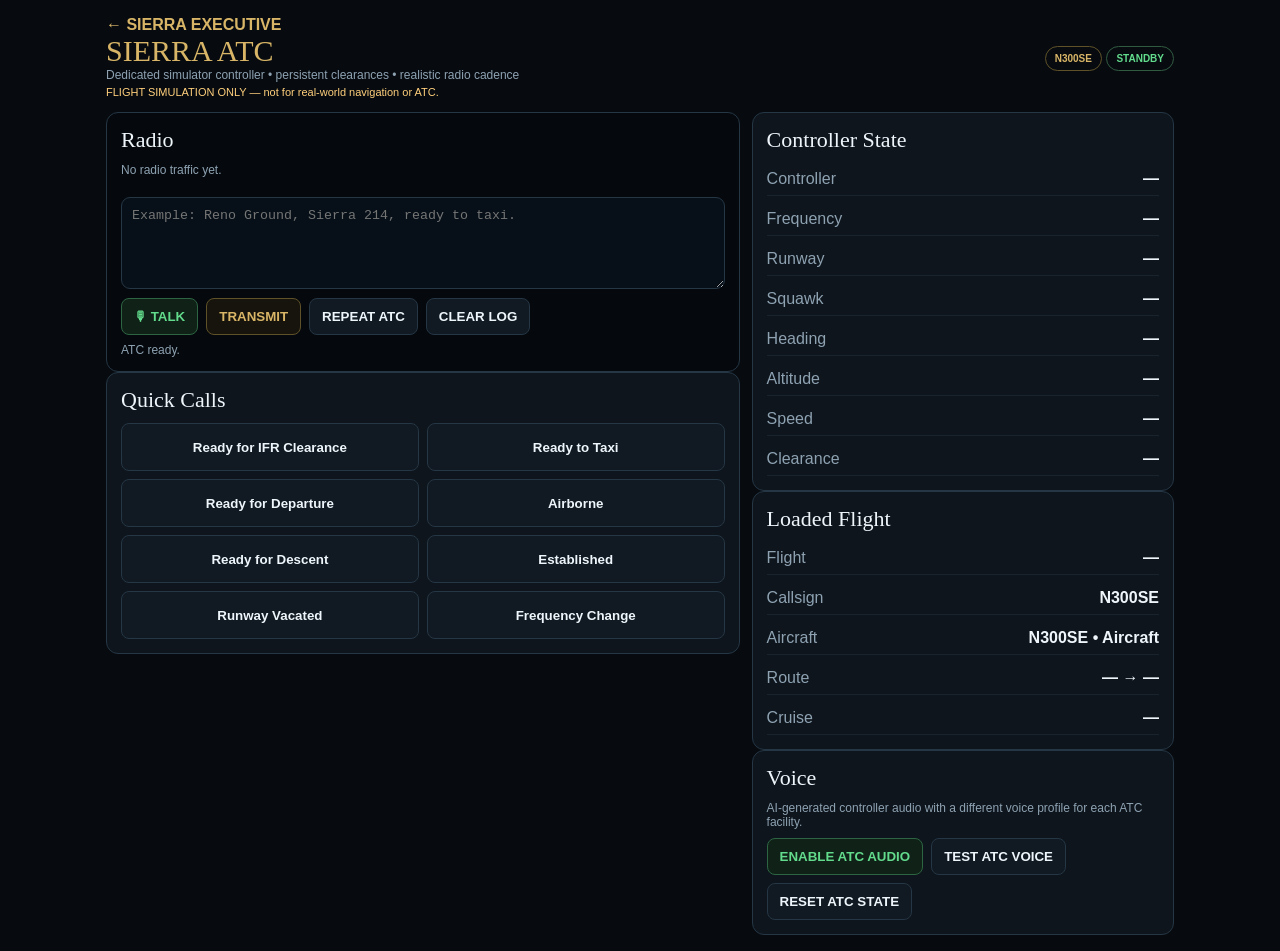
==== commit edf9be6c: "Prevent duplicate ATC transmissions and pass controller voice context" ====
--- a/atc.html
+++ b/atc.html
@@ -9,13 +9,11 @@
 <style>
 :root{--bg:#070b10;--panel:#0e151c;--line:#253645;--text:#eef6fb;--muted:#8ea2b2;--gold:#d9b667;--green:#62db8c}
 *{box-sizing:border-box}body{margin:0;background:var(--bg);color:var(--text);font-family:-apple-system,BlinkMacSystemFont,"Segoe UI",sans-serif}
-.wrap{max-width:1100px;margin:auto;padding:16px}.top{display:flex;justify-content:space-between;align-items:center;gap:10px}
-.brand{font-family:Georgia,serif;font-size:30px;color:var(--gold)}.small{font-size:12px;color:var(--muted)}
+.wrap{max-width:1100px;margin:auto;padding:16px}.top{display:flex;justify-content:space-between;align-items:center;gap:10px}.brand{font-family:Georgia,serif;font-size:30px;color:var(--gold)}.small{font-size:12px;color:var(--muted)}
 .pill{border:1px solid var(--line);border-radius:999px;padding:6px 9px;font-size:10px;font-weight:800}.green{color:var(--green);border-color:#315b41}.gold{color:var(--gold);border-color:#5f5229}
 .grid{display:grid;grid-template-columns:1.2fr .8fr;gap:12px;margin-top:14px}.card{background:var(--panel);border:1px solid var(--line);border-radius:12px;padding:14px}.title{font-family:Georgia,serif;font-size:22px;margin-bottom:10px}
 .radio{background:#05090d;border:1px solid var(--line);border-radius:12px;padding:14px;min-height:260px;display:flex;flex-direction:column}.log{flex:1;overflow:auto;max-height:420px}.msg{padding:9px 0;border-bottom:1px solid #18232d;line-height:1.45}.msg b{color:var(--gold)}
-textarea{width:100%;min-height:92px;background:#071018;color:var(--text);border:1px solid var(--line);border-radius:9px;padding:10px}
-.toolbar{display:flex;gap:8px;flex-wrap:wrap;margin-top:9px}.btn{border:1px solid #5f5229;background:#17140d;color:var(--gold);padding:10px 12px;border-radius:8px;font-weight:800}.btn.secondary{background:#111922;border-color:var(--line);color:var(--text)}.btn.green{background:#102117;border-color:#2d6543;color:var(--green)}
+textarea{width:100%;min-height:92px;background:#071018;color:var(--text);border:1px solid var(--line);border-radius:9px;padding:10px}.toolbar{display:flex;gap:8px;flex-wrap:wrap;margin-top:9px}.btn{border:1px solid #5f5229;background:#17140d;color:var(--gold);padding:10px 12px;border-radius:8px;font-weight:800}.btn:disabled{opacity:.45}.btn.secondary{background:#111922;border-color:var(--line);color:var(--text)}.btn.green{background:#102117;border-color:#2d6543;color:var(--green)}
 .rows{display:grid;gap:7px}.row{display:flex;justify-content:space-between;gap:10px;border-bottom:1px solid #18232d;padding:7px 0}.row span{color:var(--muted)}.quick{display:grid;grid-template-columns:repeat(2,minmax(0,1fr));gap:8px}.quick button{min-height:48px}.statusline{margin-top:8px;color:var(--muted);font-size:12px}.mic.live{box-shadow:0 0 0 2px #62db8c inset}.back{color:var(--gold);text-decoration:none;font-weight:800}.warn{color:#ffcf7b;font-size:11px;margin-top:4px}
 @media(max-width:800px){.grid{grid-template-columns:1fr}.quick{grid-template-columns:1fr 1fr}.brand{font-size:25px}}
 </style>
@@ -25,12 +23,12 @@
 <div class="top"><div><a class="back" href="index.html">← SIERRA EXECUTIVE</a><div class="brand">SIERRA ATC</div><div class="small">Dedicated simulator controller • persistent clearances • realistic radio cadence</div><div class="warn">FLIGHT SIMULATION ONLY — not for real-world navigation or ATC.</div></div><div><span class="pill gold" id="aircraftPill">AIRCRAFT</span> <span class="pill green" id="phasePill">STANDBY</span></div></div>
 <div class="grid"><div>
 <div class="card radio"><div class="title">Radio</div><div id="log" class="log"></div><textarea id="tx" placeholder="Example: Reno Ground, Sierra 214, ready to taxi."></textarea>
-<div class="toolbar"><button class="btn green mic" id="micBtn" onclick="toggleMic()">🎙 TALK</button><button class="btn" onclick="sendTx()">TRANSMIT</button><button class="btn secondary" onclick="repeatLast()">REPEAT ATC</button><button class="btn secondary" onclick="clearLog()">CLEAR LOG</button></div><div id="status" class="statusline">ATC ready.</div></div>
+<div class="toolbar"><button class="btn green mic" id="micBtn" onclick="toggleMic()">🎙 TALK</button><button class="btn" id="txBtn" onclick="sendTx()">TRANSMIT</button><button class="btn secondary" onclick="repeatLast()">REPEAT ATC</button><button class="btn secondary" onclick="clearLog()">CLEAR LOG</button></div><div id="status" class="statusline">ATC ready.</div></div>
 <div class="card"><div class="title">Quick Calls</div><div class="quick"><button class="btn secondary" onclick="quick('ready for IFR clearance')">Ready for IFR Clearance</button><button class="btn secondary" onclick="quick('ready to taxi')">Ready to Taxi</button><button class="btn secondary" onclick="quick('ready for departure')">Ready for Departure</button><button class="btn secondary" onclick="quick('airborne, passing 1,500')">Airborne</button><button class="btn secondary" onclick="quick('ready for descent')">Ready for Descent</button><button class="btn secondary" onclick="quick('established on the approach')">Established</button><button class="btn secondary" onclick="quick('runway vacated, ready to taxi to parking')">Runway Vacated</button><button class="btn secondary" onclick="quick('request frequency change')">Frequency Change</button></div></div></div>
 <div>
 <div class="card"><div class="title">Controller State</div><div class="rows"><div class="row"><span>Controller</span><b id="controller">—</b></div><div class="row"><span>Frequency</span><b id="frequency">—</b></div><div class="row"><span>Runway</span><b id="runway">—</b></div><div class="row"><span>Squawk</span><b id="squawk">—</b></div><div class="row"><span>Heading</span><b id="heading">—</b></div><div class="row"><span>Altitude</span><b id="altitude">—</b></div><div class="row"><span>Speed</span><b id="speed">—</b></div><div class="row"><span>Clearance</span><b id="clearance">—</b></div></div></div>
 <div class="card"><div class="title">Loaded Flight</div><div class="rows"><div class="row"><span>Flight</span><b id="flight">—</b></div><div class="row"><span>Callsign</span><b id="callsign">—</b></div><div class="row"><span>Aircraft</span><b id="aircraft">—</b></div><div class="row"><span>Route</span><b id="route">—</b></div><div class="row"><span>Cruise</span><b id="cruise">—</b></div></div></div>
-<div class="card"><div class="title">Voice</div><div class="small">AI-generated controller audio using a dedicated FAA-style delivery profile. No iPad system voice.</div><div class="toolbar"><button class="btn green" onclick="enableAudio()">ENABLE ATC AUDIO</button><button class="btn secondary" onclick="testVoice()">TEST ATC VOICE</button><button class="btn secondary" onclick="resetAtc()">RESET ATC STATE</button></div></div>
+<div class="card"><div class="title">Voice</div><div class="small">AI-generated controller audio with a different voice profile for each ATC facility.</div><div class="toolbar"><button class="btn green" onclick="enableAudio()">ENABLE ATC AUDIO</button><button class="btn secondary" onclick="testVoice()">TEST ATC VOICE</button><button class="btn secondary" onclick="resetAtc()">RESET ATC STATE</button></div></div>
 </div></div></div>
 <script>
 const $=id=>document.getElementById(id),field=id=>localStorage.getItem('p300_'+id)||'';
@@ -40,21 +38,21 @@
 function atcState(){const s=load();s.atc=s.atc||{phase:'Standby',controller:'',frequency:'',runway:'',squawk:'',heading:'',altitude:'',speed:'',clearance:'',log:[]};save(s);return s.atc}
 function render(){const f=flightData(),a=atcState();$('aircraftPill').textContent=(f.fa.type||f.tail).toUpperCase();$('phasePill').textContent=(a.phase||'STANDBY').toUpperCase();for(const k of ['controller','frequency','runway','squawk','heading','altitude','speed','clearance'])$(k).textContent=a[k]||'—';$('flight').textContent=f.flight||'—';$('callsign').textContent=f.callsign||f.flight||f.tail;$('aircraft').textContent=f.tail+' • '+(f.fa.type||'Aircraft');$('route').textContent=(f.origin||'—')+' → '+(f.destination||'—');$('cruise').textContent=f.cruise||'—';$('log').innerHTML=(a.log||[]).map(x=>'<div class="msg"><b>'+x.who+'</b> '+escapeHtml(x.text)+'</div>').join('')||'<div class="small">No radio traffic yet.</div>';$('log').scrollTop=$('log').scrollHeight}
 function escapeHtml(s){return String(s).replace(/[&<>"']/g,m=>({'&':'&amp;','<':'&lt;','>':'&gt;','"':'&quot;',"'":'&#39;'}[m]))}
-function push(who,text){const s=load();s.atc=s.atc||{};s.atc.log=Array.isArray(s.atc.log)?s.atc.log:[];s.atc.log.push({who,text,time:new Date().toISOString()});s.atc.log=s.atc.log.slice(-80);save(s);render()}
-let audioCtx=null,currentAudio=null;
+function push(who,text){if(!text)return;const s=load();s.atc=s.atc||{};s.atc.log=Array.isArray(s.atc.log)?s.atc.log:[];s.atc.log.push({who,text,time:new Date().toISOString()});s.atc.log=s.atc.log.slice(-80);save(s);render()}
+let audioCtx=null,currentSource=null,txBusy=false,lastTx='',lastTxAt=0;
 function unlockAudio(){try{const A=window.AudioContext||window.webkitAudioContext;if(A){audioCtx=audioCtx||new A();if(audioCtx.state==='suspended')audioCtx.resume();const o=audioCtx.createOscillator(),g=audioCtx.createGain();g.gain.value=0;o.connect(g);g.connect(audioCtx.destination);o.start();o.stop(audioCtx.currentTime+.01)}$('status').textContent='ATC audio enabled.';return true}catch(e){$('status').textContent='Audio unlock error: '+e.message;return false}}
-function enableAudio(){unlockAudio();setTimeout(()=>speak('Sierra ATC audio check.'),50)}
+function enableAudio(){unlockAudio();setTimeout(()=>speak('Sierra ATC audio check.',atcState().controller||'Tower'),50)}
 function squelch(){try{if(!audioCtx)return;const o=audioCtx.createOscillator(),g=audioCtx.createGain();o.type='square';o.frequency.value=950;g.gain.setValueAtTime(.018,audioCtx.currentTime);g.gain.exponentialRampToValueAtTime(.001,audioCtx.currentTime+.045);o.connect(g);g.connect(audioCtx.destination);o.start();o.stop(audioCtx.currentTime+.05)}catch{}}
-async function speak(text){if(!text)return;try{unlockAudio();$('status').textContent='Generating ATC voice…';const r=await fetch('/api/atc-voice',{method:'POST',headers:{'Content-Type':'application/json'},body:JSON.stringify({text})}),j=await r.json();if(!r.ok||!j.ok)throw new Error(j.error||'Voice unavailable');const bin=atob(j.audio),bytes=new Uint8Array(bin.length);for(let i=0;i<bin.length;i++)bytes[i]=bin.charCodeAt(i);const blob=new Blob([bytes],{type:j.mime||'audio/mpeg'}),url=URL.createObjectURL(blob);if(currentAudio){try{currentAudio.pause()}catch{}}currentAudio=new Audio(url);currentAudio.preload='auto';currentAudio.onplay=()=>{$('status').textContent='ATC speaking…';squelch()};currentAudio.onended=()=>{$('status').textContent='ATC ready.';squelch();URL.revokeObjectURL(url)};currentAudio.onerror=()=>{$('status').textContent='Voice playback error.';URL.revokeObjectURL(url)};await currentAudio.play()}catch(e){$('status').textContent='Voice error: '+e.message}}
+async function speak(text,controller){if(!text)return;try{unlockAudio();if(!audioCtx)throw new Error('Web Audio unavailable');if(audioCtx.state==='suspended')await audioCtx.resume();$('status').textContent='Generating ATC voice…';const r=await fetch('/api/atc-voice',{method:'POST',headers:{'Content-Type':'application/json'},body:JSON.stringify({text,controller:controller||atcState().controller||''})}),j=await r.json();if(!r.ok||!j.ok)throw new Error(j.error||'Voice unavailable');const bin=atob(j.audio),bytes=new Uint8Array(bin.length);for(let i=0;i<bin.length;i++)bytes[i]=bin.charCodeAt(i);const buffer=await audioCtx.decodeAudioData(bytes.buffer.slice(bytes.byteOffset,bytes.byteOffset+bytes.byteLength));if(currentSource){try{currentSource.stop()}catch{}}squelch();const src=audioCtx.createBufferSource(),gain=audioCtx.createGain();src.buffer=buffer;gain.gain.value=1;src.connect(gain);gain.connect(audioCtx.destination);currentSource=src;src.onended=()=>{if(currentSource===src)currentSource=null;$('status').textContent='ATC ready.';squelch()};$('status').textContent='ATC speaking…';src.start(0)}catch(e){$('status').textContent='Voice error: '+e.message}}
 function buildState(){const f=flightData(),a=atcState();return{flight:f.flight,callsign:f.callsign||f.flight||f.tail,tail:f.tail,aircraft:f.fa.type||'',origin:f.origin,destination:f.destination,alternate:f.alternate,route:f.route,cruise:f.cruise,phase:a.phase,controller:a.controller,frequency:a.frequency,runway:a.runway,squawk:a.squawk,heading:a.heading,altitude:a.altitude,speed:a.speed,clearance:a.clearance}}
-async function sendTx(){unlockAudio();const text=$('tx').value.trim();if(!text)return;$('tx').value='';push('YOU',text);$('status').textContent='Transmitting…';try{const r=await fetch('/api/atc',{method:'POST',headers:{'Content-Type':'application/json'},body:JSON.stringify({transmission:text,state:buildState()})}),j=await r.json();if(!r.ok||!j.ok)throw new Error(j.error||'ATC unavailable');const s=load();s.atc=s.atc||{};for(const k of ['controller','frequency','runway','squawk','heading','altitude','speed','clearance','phase'])if(j[k]!==undefined&&j[k]!==null&&String(j[k])!=='')s.atc[k]=String(j[k]);save(s);push('ATC',j.reply||'');speak(j.reply||'')}catch(e){$('status').textContent='ATC error: '+e.message;push('SYSTEM','ATC unavailable — '+e.message)}}
-function quick(t){unlockAudio();const f=flightData(),cs=f.callsign||f.flight||f.tail;$('tx').value=cs+', '+t;sendTx()}
-function repeatLast(){unlockAudio();const a=atcState(),x=[...(a.log||[])].reverse().find(x=>x.who==='ATC');if(x)speak(x.text)}
+async function sendTx(){unlockAudio();const text=$('tx').value.trim();if(!text||txBusy)return;const now=Date.now();if(text===lastTx&&now-lastTxAt<2500){$('tx').value='';$('status').textContent='Duplicate transmission ignored.';return}lastTx=text;lastTxAt=now;txBusy=true;$('txBtn').disabled=true;$('tx').value='';push('YOU',text);$('status').textContent='Transmitting…';try{const r=await fetch('/api/atc',{method:'POST',headers:{'Content-Type':'application/json'},body:JSON.stringify({transmission:text,state:buildState()})}),j=await r.json();if(!r.ok||!j.ok)throw new Error(j.error||'ATC unavailable');if(j.duplicate)return;const s=load();s.atc=s.atc||{};for(const k of ['controller','frequency','runway','squawk','heading','altitude','speed','clearance','phase'])if(j[k]!==undefined&&j[k]!==null&&String(j[k])!=='')s.atc[k]=String(j[k]);save(s);push('ATC',j.reply||'');await speak(j.reply||'',j.controller||s.atc.controller)}catch(e){$('status').textContent='ATC error: '+e.message;push('SYSTEM','ATC unavailable — '+e.message)}finally{txBusy=false;$('txBtn').disabled=false}}
+function quick(t){if(txBusy)return;unlockAudio();const f=flightData(),cs=f.callsign||f.flight||f.tail;$('tx').value=cs+', '+t;sendTx()}
+function repeatLast(){unlockAudio();const a=atcState(),x=[...(a.log||[])].reverse().find(x=>x.who==='ATC');if(x)speak(x.text,a.controller)}
 function clearLog(){const s=load();s.atc=s.atc||{};s.atc.log=[];save(s);render()}
-function resetAtc(){const s=load();s.atc={phase:'Standby',controller:'',frequency:'',runway:'',squawk:'',heading:'',altitude:'',speed:'',clearance:'',log:[]};save(s);render()}
-function testVoice(){unlockAudio();setTimeout(()=>speak('Sierra two one four, Reno Ground, runway one seven right, taxi via Alpha, Charlie, hold short runway one seven right.'),50)}
+function resetAtc(){const s=load();s.atc={phase:'Standby',controller:'',frequency:'',runway:'',squawk:'',heading:'',altitude:'',speed:'',clearance:'',log:[]};save(s);lastTx='';lastTxAt=0;render()}
+function testVoice(){unlockAudio();setTimeout(()=>speak('Sierra two one four, runway one seven right, cleared for takeoff.',atcState().controller||'Tower'),50)}
 let rec=null,listening=false;
-function toggleMic(){unlockAudio();const SR=window.SpeechRecognition||window.webkitSpeechRecognition;if(!SR){$('status').textContent='Voice recognition is not available in this browser. Type or use Quick Calls.';return}if(listening){rec.stop();return}rec=new SR();rec.lang='en-US';rec.interimResults=false;rec.continuous=false;rec.onstart=()=>{listening=true;$('micBtn').classList.add('live');$('micBtn').textContent='■ LISTENING';$('status').textContent='Listening…'};rec.onresult=e=>{$('tx').value=e.results[0][0].transcript};rec.onend=()=>{listening=false;$('micBtn').classList.remove('live');$('micBtn').textContent='🎙 TALK';if($('tx').value.trim())sendTx()};rec.onerror=e=>{$('status').textContent='Mic error: '+e.error};rec.start()}
+function toggleMic(){unlockAudio();const SR=window.SpeechRecognition||window.webkitSpeechRecognition;if(!SR){$('status').textContent='Voice recognition is not available in this browser. Type or use Quick Calls.';return}if(listening){rec.stop();return}rec=new SR();rec.lang='en-US';rec.interimResults=false;rec.continuous=false;rec.onstart=()=>{listening=true;$('micBtn').classList.add('live');$('micBtn').textContent='■ LISTENING';$('status').textContent='Listening…'};rec.onresult=e=>{$('tx').value=e.results[0][0].transcript};rec.onend=()=>{listening=false;$('micBtn').classList.remove('live');$('micBtn').textContent='🎙 TALK';if($('tx').value.trim()&&!txBusy)sendTx()};rec.onerror=e=>{$('status').textContent='Mic error: '+e.error};rec.start()}
 window.addEventListener('pointerdown',()=>unlockAudio(),{once:true});render();
 </script>
 </body></html>
